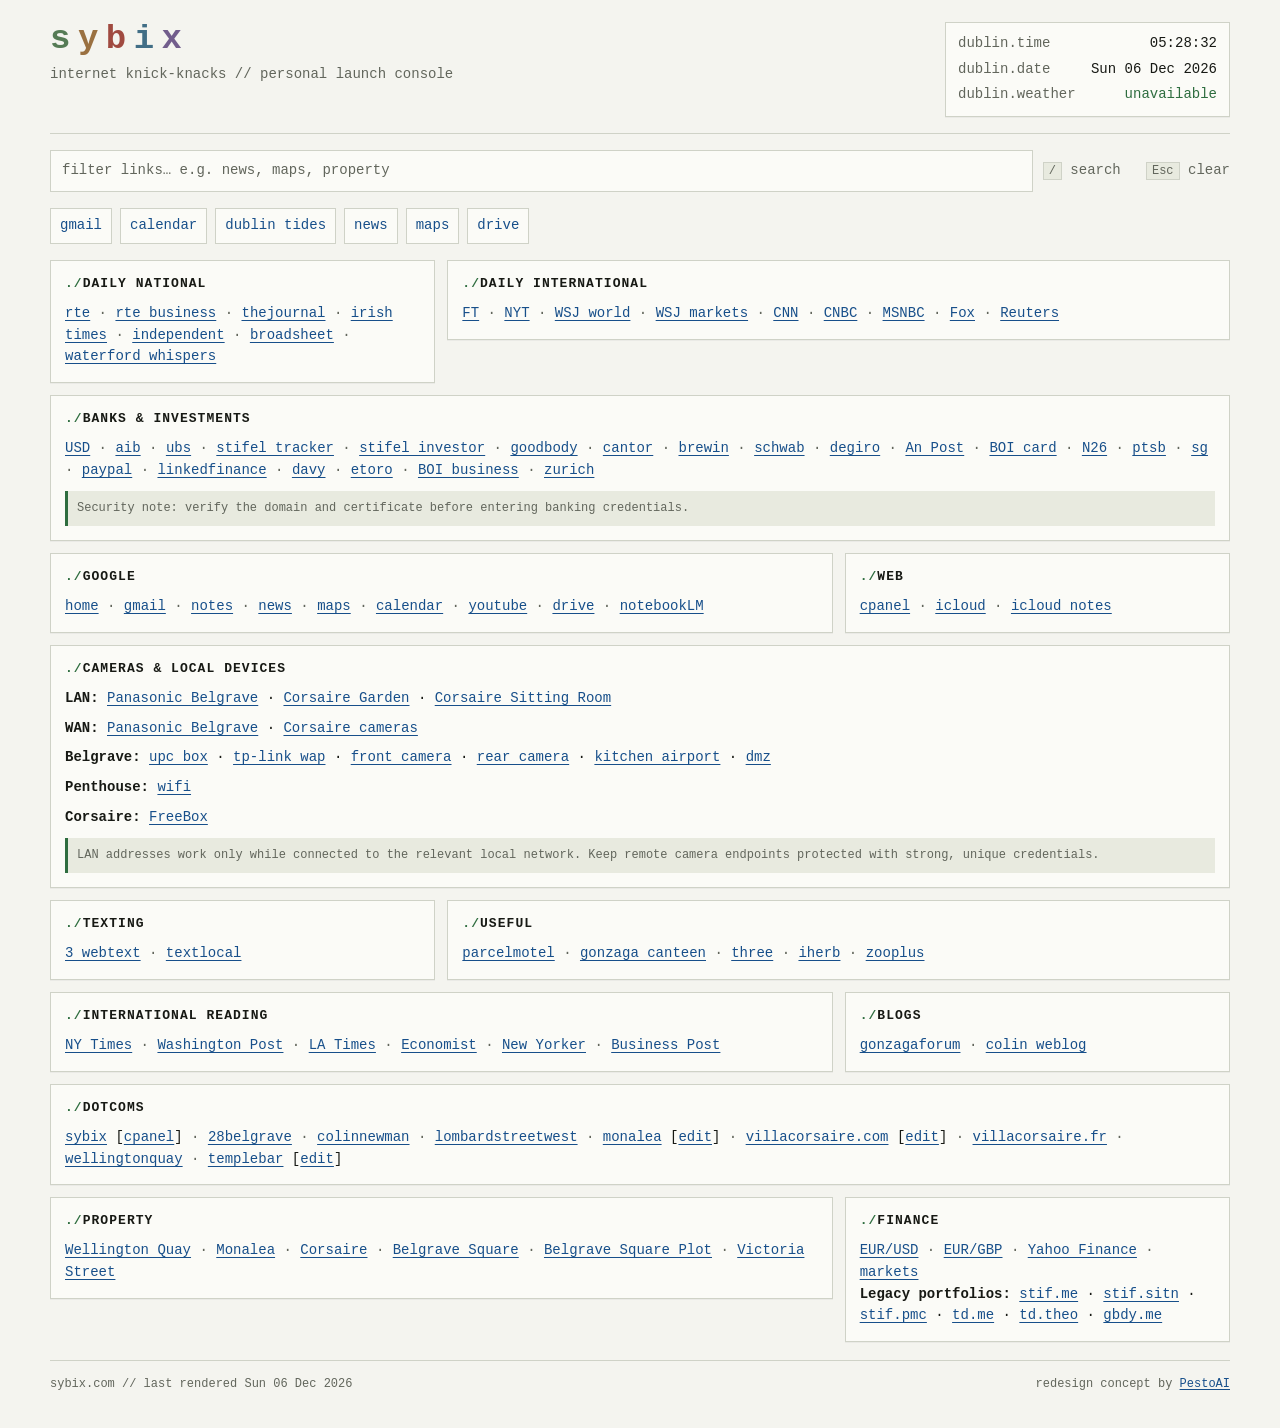
==== designed-sites/sybix/after/index.html @ 962067cf "Designed by us" ====
<!doctype html>
<html lang="en">
<head>
  <meta charset="utf-8">
  <meta name="viewport" content="width=device-width, initial-scale=1">
  <meta name="description" content="sybix.com — internet knick-knacks and useful links">
  <meta name="color-scheme" content="light dark">
  <title>sybix.com — internet knick-knacks</title>
  <link rel="icon" href="https://www.sybix.com/sybix.ico">
  <style>
    :root {
      --bg: #f4f4ef;
      --panel: #fbfbf7;
      --text: #171914;
      --muted: #62665c;
      --line: #cfd2c7;
      --link: #174f8a;
      --link-hover: #8b2f18;
      --accent: #2e6d3f;
      --code-bg: #e8eadf;
      --shadow: 0 1px 0 rgba(0, 0, 0, 0.04);
    }

    @media (prefers-color-scheme: dark) {
      :root {
        --bg: #11130f;
        --panel: #181b16;
        --text: #e8eadf;
        --muted: #aeb4a6;
        --line: #353b31;
        --link: #8bc3ff;
        --link-hover: #ffad8d;
        --accent: #82c995;
        --code-bg: #22271f;
        --shadow: none;
      }
    }

    * {
      box-sizing: border-box;
    }

    html {
      scroll-behavior: smooth;
    }

    body {
      margin: 0;
      background: var(--bg);
      color: var(--text);
      font-family: ui-monospace, SFMono-Regular, Menlo, Monaco, Consolas, "Liberation Mono", "Courier New", monospace;
      font-size: 14px;
      line-height: 1.55;
    }

    a {
      color: var(--link);
      text-decoration-thickness: 1px;
      text-underline-offset: 0.18em;
    }

    a:hover {
      color: var(--link-hover);
    }

    a:focus-visible,
    button:focus-visible,
    input:focus-visible {
      outline: 3px solid var(--accent);
      outline-offset: 3px;
    }

    .shell {
      width: min(1180px, calc(100% - 28px));
      margin: 0 auto;
      padding: 22px 0 34px;
    }

    .topbar {
      display: grid;
      grid-template-columns: minmax(0, 1fr) auto;
      gap: 18px;
      align-items: start;
      padding-bottom: 16px;
      border-bottom: 1px solid var(--line);
    }

    .brand {
      margin: 0;
      font-size: clamp(22px, 4vw, 34px);
      line-height: 1;
      letter-spacing: 0.22em;
      text-transform: lowercase;
    }

    .brand span:nth-child(1) { color: #557b55; }
    .brand span:nth-child(2) { color: #9a7040; }
    .brand span:nth-child(3) { color: #a04a40; }
    .brand span:nth-child(4) { color: #416e86; }
    .brand span:nth-child(5) { color: #725d8c; }

    .tagline {
      margin: 8px 0 0;
      color: var(--muted);
    }

    .telemetry {
      min-width: 285px;
      padding: 10px 12px;
      border: 1px solid var(--line);
      background: var(--panel);
      box-shadow: var(--shadow);
    }

    .telemetry-row {
      display: flex;
      justify-content: space-between;
      gap: 18px;
    }

    .telemetry-row + .telemetry-row {
      margin-top: 4px;
    }

    .telemetry-label {
      color: var(--muted);
    }

    .status {
      color: var(--accent);
    }

    .controls {
      display: grid;
      grid-template-columns: minmax(220px, 1fr) auto;
      gap: 10px;
      align-items: center;
      margin: 16px 0;
    }

    .filter {
      width: 100%;
      min-height: 42px;
      padding: 9px 11px;
      border: 1px solid var(--line);
      border-radius: 0;
      background: var(--panel);
      color: var(--text);
      font: inherit;
    }

    .filter::placeholder {
      color: var(--muted);
    }

    .shortcut {
      color: var(--muted);
      white-space: nowrap;
    }

    kbd {
      padding: 1px 5px;
      border: 1px solid var(--line);
      background: var(--code-bg);
      font: inherit;
      font-size: 12px;
    }

    .quick-links {
      display: flex;
      flex-wrap: wrap;
      gap: 8px;
      margin: 0 0 16px;
      padding: 0;
      list-style: none;
    }

    .quick-links a {
      display: inline-block;
      padding: 6px 9px;
      border: 1px solid var(--line);
      background: var(--panel);
      text-decoration: none;
    }

    .grid {
      display: grid;
      grid-template-columns: repeat(3, minmax(0, 1fr));
      gap: 12px;
      align-items: start;
    }

    .section {
      min-width: 0;
      padding: 13px 14px 14px;
      border: 1px solid var(--line);
      background: var(--panel);
      box-shadow: var(--shadow);
    }

    .section.wide {
      grid-column: span 2;
    }

    .section.full {
      grid-column: 1 / -1;
    }

    .section h2 {
      margin: 0 0 9px;
      font-size: 13px;
      text-transform: uppercase;
      letter-spacing: 0.08em;
    }

    .section h2::before {
      content: "./";
      color: var(--accent);
    }

    .section p {
      margin: 0;
    }

    .section p + p {
      margin-top: 8px;
    }

    .links {
      margin: 0;
      padding: 0;
      list-style: none;
    }

    .links li {
      display: inline;
    }

    .links li:not(:last-child)::after {
      content: " · ";
      color: var(--muted);
    }

    .subline {
      margin-top: 8px;
    }

    .subline strong {
      font-weight: 700;
    }

    .note {
      margin-top: 10px !important;
      padding: 8px 9px;
      border-left: 3px solid var(--accent);
      background: var(--code-bg);
      color: var(--muted);
      font-size: 12px;
    }

    [hidden] {
      display: none !important;
    }

    .no-results {
      margin: 18px 0;
      padding: 18px;
      border: 1px dashed var(--line);
      color: var(--muted);
      text-align: center;
    }

    footer {
      display: flex;
      flex-wrap: wrap;
      justify-content: space-between;
      gap: 12px;
      margin-top: 18px;
      padding-top: 14px;
      border-top: 1px solid var(--line);
      color: var(--muted);
      font-size: 12px;
    }

    @media (max-width: 900px) {
      .grid {
        grid-template-columns: repeat(2, minmax(0, 1fr));
      }

      .section.full {
        grid-column: 1 / -1;
      }
    }

    @media (max-width: 650px) {
      .shell {
        width: min(100% - 20px, 1180px);
        padding-top: 14px;
      }

      .topbar,
      .controls,
      .grid {
        grid-template-columns: 1fr;
      }

      .telemetry {
        min-width: 0;
      }

      .section,
      .section.wide,
      .section.full {
        grid-column: auto;
      }

      .shortcut {
        display: none;
      }
    }

    @media (prefers-reduced-motion: reduce) {
      html {
        scroll-behavior: auto;
      }
    }
  </style>
</head>
<body>
  <main class="shell">
    <header class="topbar">
      <div>
        <h1 class="brand" aria-label="sybix">
          <span>s</span><span>y</span><span>b</span><span>i</span><span>x</span>
        </h1>
        <p class="tagline">internet knick-knacks // personal launch console</p>
      </div>

      <div class="telemetry" aria-label="Dublin time and weather">
        <div class="telemetry-row">
          <span class="telemetry-label">dublin.time</span>
          <time id="clock">--:--:--</time>
        </div>
        <div class="telemetry-row">
          <span class="telemetry-label">dublin.date</span>
          <span id="date">---</span>
        </div>
        <div class="telemetry-row">
          <span class="telemetry-label">dublin.weather</span>
          <span id="weather" class="status" aria-live="polite">loading…</span>
        </div>
      </div>
    </header>

    <div class="controls">
      <label>
        <span class="sr-only" style="position:absolute;width:1px;height:1px;padding:0;margin:-1px;overflow:hidden;clip:rect(0,0,0,0);white-space:nowrap;border:0;">Filter links</span>
        <input id="filter" class="filter" type="search" autocomplete="off" placeholder="filter links… e.g. news, maps, property">
      </label>
      <span class="shortcut"><kbd>/</kbd> search &nbsp; <kbd>Esc</kbd> clear</span>
    </div>

    <nav aria-label="Quick links">
      <ul class="quick-links">
        <li><a href="https://mail.google.com/mail/" target="_blank" rel="noopener noreferrer">gmail</a></li>
        <li><a href="https://calendar.google.com/calendar/render" target="_blank" rel="noopener noreferrer">calendar</a></li>
        <li><a href="https://www.tide-forecast.com/locations/Dublin-Ireland/tides/latest" target="_blank" rel="noopener noreferrer">dublin tides</a></li>
        <li><a href="https://news.google.com/" target="_blank" rel="noopener noreferrer">news</a></li>
        <li><a href="https://maps.google.com/" target="_blank" rel="noopener noreferrer">maps</a></li>
        <li><a href="https://drive.google.com/drive/my-drive" target="_blank" rel="noopener noreferrer">drive</a></li>
      </ul>
    </nav>

    <div id="sections" class="grid">
      <section class="section" data-search="daily national ireland news rte business journal irish times independent broadsheet waterford whispers">
        <h2>Daily National</h2>
        <ul class="links">
          <li><a href="https://www.rte.ie/" target="_blank" rel="noopener noreferrer">rte</a></li>
          <li><a href="https://www.rte.ie/news/business/" target="_blank" rel="noopener noreferrer">rte business</a></li>
          <li><a href="https://www.thejournal.ie/" target="_blank" rel="noopener noreferrer">thejournal</a></li>
          <li><a href="https://www.irishtimes.com/" target="_blank" rel="noopener noreferrer">irish times</a></li>
          <li><a href="https://www.independent.ie/" target="_blank" rel="noopener noreferrer">independent</a></li>
          <li><a href="https://www.broadsheet.ie/" target="_blank" rel="noopener noreferrer">broadsheet</a></li>
          <li><a href="https://waterfordwhispersnews.com/" target="_blank" rel="noopener noreferrer">waterford whispers</a></li>
        </ul>
      </section>

      <section class="section wide" data-search="daily international world news finance ft nyt wsj cnn cnbc msnbc fox reuters markets">
        <h2>Daily International</h2>
        <ul class="links">
          <li><a href="https://www.ft.com/" target="_blank" rel="noopener noreferrer">FT</a></li>
          <li><a href="https://www.nytimes.com/" target="_blank" rel="noopener noreferrer">NYT</a></li>
          <li><a href="https://www.wsj.com/news/world" target="_blank" rel="noopener noreferrer">WSJ world</a></li>
          <li><a href="https://www.wsj.com/news/markets" target="_blank" rel="noopener noreferrer">WSJ markets</a></li>
          <li><a href="https://www.cnn.com/" target="_blank" rel="noopener noreferrer">CNN</a></li>
          <li><a href="https://www.cnbc.com/" target="_blank" rel="noopener noreferrer">CNBC</a></li>
          <li><a href="https://www.msnbc.com/" target="_blank" rel="noopener noreferrer">MSNBC</a></li>
          <li><a href="https://www.foxnews.com/" target="_blank" rel="noopener noreferrer">Fox</a></li>
          <li><a href="https://www.reuters.com/markets/" target="_blank" rel="noopener noreferrer">Reuters</a></li>
        </ul>
      </section>

      <section class="section full" data-search="banks banking investments finance usd aib ubs stifel goodbody cantor brewin schwab degiro anpost bank of ireland n26 ptsb society generale paypal linkedfinance davy etoro zurich">
        <h2>Banks &amp; Investments</h2>
        <ul class="links">
          <li><a href="https://finance.yahoo.com/portfolio/pf_36/view/v2" target="_blank" rel="noopener noreferrer">USD</a></li>
          <li><a href="https://onlinebanking.aib.ie/inet/roi/login.htm" target="_blank" rel="noopener noreferrer">aib</a></li>
          <li><a href="https://onlineservices.ubs.com/" target="_blank" rel="noopener noreferrer">ubs</a></li>
          <li><a href="https://www.stifel.com/tracker" target="_blank" rel="noopener noreferrer">stifel tracker</a></li>
          <li><a href="https://access.investor.stifel.com/Modules/Login/login.php" target="_blank" rel="noopener noreferrer">stifel investor</a></li>
          <li><a href="https://online.goodbody.ie/gbs-online/public/login" target="_blank" rel="noopener noreferrer">goodbody</a></li>
          <li><a href="https://cantorfitzgerald.ie/cantorportal/" target="_blank" rel="noopener noreferrer">cantor</a></li>
          <li><a href="https://brewindolphinireland.pershingnexusinvestor.com/InvestorPortal/#/" target="_blank" rel="noopener noreferrer">brewin</a></li>
          <li><a href="https://client.schwab.com/Login/SignOn/CustomerCenterLogin.aspx" target="_blank" rel="noopener noreferrer">schwab</a></li>
          <li><a href="https://trader.degiro.nl/login/ie" target="_blank" rel="noopener noreferrer">degiro</a></li>
          <li><a href="https://www.statesavings.ie/your-savings/login?lang=en-ie" target="_blank" rel="noopener noreferrer">An Post</a></li>
          <li><a href="https://bankofireland.creditcardservicing.com/BOI_Consumer/Logoff.do" target="_blank" rel="noopener noreferrer">BOI card</a></li>
          <li><a href="https://app.n26.com/login" target="_blank" rel="noopener noreferrer">N26</a></li>
          <li><a href="https://www.open24.ie/online/login.aspx" target="_blank" rel="noopener noreferrer">ptsb</a></li>
          <li><a href="https://particuliers.societegenerale.fr/" target="_blank" rel="noopener noreferrer">sg</a></li>
          <li><a href="https://www.paypal.com/ie/signin" target="_blank" rel="noopener noreferrer">paypal</a></li>
          <li><a href="https://www.linkedfinance.com/login" target="_blank" rel="noopener noreferrer">linkedfinance</a></li>
          <li><a href="https://www.mydavy.ie/login.htm" target="_blank" rel="noopener noreferrer">davy</a></li>
          <li><a href="https://www.etoro.com/login" target="_blank" rel="noopener noreferrer">etoro</a></li>
          <li><a href="https://www.businessonline-boi.com/WebUI/login-flow.html" target="_blank" rel="noopener noreferrer">BOI business</a></li>
          <li><a href="https://www.zurichlife.ie/bgsi/log_on/login.jsp" target="_blank" rel="noopener noreferrer">zurich</a></li>
        </ul>
        <p class="note">Security note: verify the domain and certificate before entering banking credentials.</p>
      </section>

      <section class="section wide" data-search="google home gmail notes news maps calendar youtube drive notebooklm">
        <h2>Google</h2>
        <ul class="links">
          <li><a href="https://www.google.com/" target="_blank" rel="noopener noreferrer">home</a></li>
          <li><a href="https://mail.google.com/mail/" target="_blank" rel="noopener noreferrer">gmail</a></li>
          <li><a href="https://mail.google.com/mail/u/0/#label/Notes" target="_blank" rel="noopener noreferrer">notes</a></li>
          <li><a href="https://news.google.com/" target="_blank" rel="noopener noreferrer">news</a></li>
          <li><a href="https://maps.google.com/" target="_blank" rel="noopener noreferrer">maps</a></li>
          <li><a href="https://calendar.google.com/calendar/render" target="_blank" rel="noopener noreferrer">calendar</a></li>
          <li><a href="https://www.youtube.com/" target="_blank" rel="noopener noreferrer">youtube</a></li>
          <li><a href="https://drive.google.com/drive/my-drive" target="_blank" rel="noopener noreferrer">drive</a></li>
          <li><a href="https://notebooklm.google.com/notebook/cef293db-3481-4849-854a-7b3387b88f18/audio" target="_blank" rel="noopener noreferrer">notebookLM</a></li>
        </ul>
      </section>

      <section class="section" data-search="web cpanel icloud notes hosting">
        <h2>Web</h2>
        <ul class="links">
          <li><a href="https://www.mysitearea.com/" target="_blank" rel="noopener noreferrer">cpanel</a></li>
          <li><a href="https://www.icloud.com/" target="_blank" rel="noopener noreferrer">icloud</a></li>
          <li><a href="https://www.icloud.com/notes/" target="_blank" rel="noopener noreferrer">icloud notes</a></li>
        </ul>
      </section>

      <section class="section full" data-search="cameras lan wan devices panasonic belgrave corsaire garden sitting room router wifi freebox tp link airport dmz">
        <h2>Cameras &amp; Local Devices</h2>
        <p class="subline"><strong>LAN:</strong>
          <a href="http://192.168.192.253/" target="_blank" rel="noopener noreferrer">Panasonic Belgrave</a> ·
          <a href="http://192.168.0.220/top.htm" target="_blank" rel="noopener noreferrer">Corsaire Garden</a> ·
          <a href="https://192.168.0.221/jview.htm" target="_blank" rel="noopener noreferrer">Corsaire Sitting Room</a>
        </p>
        <p class="subline"><strong>WAN:</strong>
          <a href="http://cnewman.viewnetcam.com/CgiStart?page=Single&amp;Language=0" target="_blank" rel="noopener noreferrer">Panasonic Belgrave</a> ·
          <a href="https://eu.mydlink.com/device" target="_blank" rel="noopener noreferrer">Corsaire cameras</a>
        </p>
        <p class="subline"><strong>Belgrave:</strong>
          <a href="http://192.168.192.1/" target="_blank" rel="noopener noreferrer">upc box</a> ·
          <a href="http://192.168.192.217/" target="_blank" rel="noopener noreferrer">tp-link wap</a> ·
          <a href="http://192.168.192.214/" target="_blank" rel="noopener noreferrer">front camera</a> ·
          <a href="http://192.168.192.215/" target="_blank" rel="noopener noreferrer">rear camera</a> ·
          <a href="http://192.168.192.218/" target="_blank" rel="noopener noreferrer">kitchen airport</a> ·
          <a href="http://192.168.192.253/" target="_blank" rel="noopener noreferrer">dmz</a>
        </p>
        <p class="subline"><strong>Penthouse:</strong>
          <a href="https://192.168.8.1/" target="_blank" rel="noopener noreferrer">wifi</a>
        </p>
        <p class="subline"><strong>Corsaire:</strong>
          <a href="http://192.168.0.1/" target="_blank" rel="noopener noreferrer">FreeBox</a>
        </p>
        <p class="note">LAN addresses work only while connected to the relevant local network. Keep remote camera endpoints protected with strong, unique credentials.</p>
      </section>

      <section class="section" data-search="texting sms three webtext textlocal">
        <h2>Texting</h2>
        <ul class="links">
          <li><a href="https://webtexts.three.ie/webtext/messages/send" target="_blank" rel="noopener noreferrer">3 webtext</a></li>
          <li><a href="https://control.txtlocal.co.uk/contactmanager/" target="_blank" rel="noopener noreferrer">textlocal</a></li>
        </ul>
      </section>

      <section class="section wide" data-search="useful parcel motel gonzaga canteen three iherb zooplus">
        <h2>Useful</h2>
        <ul class="links">
          <li><a href="https://my.parcelmotel.com/Account/Login" target="_blank" rel="noopener noreferrer">parcelmotel</a></li>
          <li><a href="https://gonzaga.debitrak.online/Account/Login" target="_blank" rel="noopener noreferrer">gonzaga canteen</a></li>
          <li><a href="https://login.three.ie/" target="_blank" rel="noopener noreferrer">three</a></li>
          <li><a href="https://www.iherb.com/" target="_blank" rel="noopener noreferrer">iherb</a></li>
          <li><a href="https://www.zooplus.ie/" target="_blank" rel="noopener noreferrer">zooplus</a></li>
        </ul>
      </section>

      <section class="section wide" data-search="international reading newspapers ny times washington post la times economist new yorker business post">
        <h2>International Reading</h2>
        <ul class="links">
          <li><a href="https://www.nytimes.com/" target="_blank" rel="noopener noreferrer">NY Times</a></li>
          <li><a href="https://www.washingtonpost.com/" target="_blank" rel="noopener noreferrer">Washington Post</a></li>
          <li><a href="https://www.latimes.com/" target="_blank" rel="noopener noreferrer">LA Times</a></li>
          <li><a href="https://www.economist.com/" target="_blank" rel="noopener noreferrer">Economist</a></li>
          <li><a href="https://www.newyorker.com/" target="_blank" rel="noopener noreferrer">New Yorker</a></li>
          <li><a href="https://www.businesspost.ie/" target="_blank" rel="noopener noreferrer">Business Post</a></li>
        </ul>
      </section>

      <section class="section" data-search="blogs gonzaga forum colin weblog blogspot wordpress">
        <h2>Blogs</h2>
        <ul class="links">
          <li><a href="https://gonzagaforum2018.wordpress.com/" target="_blank" rel="noopener noreferrer">gonzagaforum</a></li>
          <li><a href="https://cnewman.blogspot.com/" target="_blank" rel="noopener noreferrer">colin weblog</a></li>
        </ul>
      </section>

      <section class="section full" data-search="dotcoms websites sybix cpanel 28belgrave colinnewman lombardstreetwest monalea villacorsaire wellingtonquay templebar edit wordpress">
        <h2>DotComs</h2>
        <ul class="links">
          <li><a href="https://sybix.com/" target="_blank" rel="noopener noreferrer">sybix</a> [<a href="https://sybix.com/cpanel" target="_blank" rel="noopener noreferrer">cpanel</a>]</li>
          <li><a href="http://28belgrave.com/" target="_blank" rel="noopener noreferrer">28belgrave</a></li>
          <li><a href="http://colinnewman.com/" target="_blank" rel="noopener noreferrer">colinnewman</a></li>
          <li><a href="http://lombardstreetwest.com/" target="_blank" rel="noopener noreferrer">lombardstreetwest</a></li>
          <li><a href="http://monalea.com/" target="_blank" rel="noopener noreferrer">monalea</a> [<a href="http://www.monalea.com/wp-login.php" target="_blank" rel="noopener noreferrer">edit</a>]</li>
          <li><a href="http://villacorsaire.com/" target="_blank" rel="noopener noreferrer">villacorsaire.com</a> [<a href="http://villacorsaire.com/wp/wp-login.php" target="_blank" rel="noopener noreferrer">edit</a>]</li>
          <li><a href="http://villacorsaire.fr/" target="_blank" rel="noopener noreferrer">villacorsaire.fr</a></li>
          <li><a href="http://wellingtonquay.com/" target="_blank" rel="noopener noreferrer">wellingtonquay</a></li>
          <li><a href="http://templebar.rocks/" target="_blank" rel="noopener noreferrer">templebar</a> [<a href="http://templebar.rocks/wp-login.php" target="_blank" rel="noopener noreferrer">edit</a>]</li>
        </ul>
      </section>

      <section class="section wide" data-search="property wellington quay monalea corsaire belgrave square plot victoria street">
        <h2>Property</h2>
        <ul class="links">
          <li><a href="https://www.sybix.com/wellingtonquay" target="_blank" rel="noopener noreferrer">Wellington Quay</a></li>
          <li><a href="https://www.sybix.com/monalea" target="_blank" rel="noopener noreferrer">Monalea</a></li>
          <li><a href="https://www.sybix.com/corsaire" target="_blank" rel="noopener noreferrer">Corsaire</a></li>
          <li><a href="https://www.sybix.com/belgrave" target="_blank" rel="noopener noreferrer">Belgrave Square</a></li>
          <li><a href="https://www.sybix.com/belgraveplot" target="_blank" rel="noopener noreferrer">Belgrave Square Plot</a></li>
          <li><a href="https://www.sybix.com/victoria" target="_blank" rel="noopener noreferrer">Victoria Street</a></li>
        </ul>
      </section>

      <section class="section" data-search="finance currencies usd gbp euro google finance markets">
        <h2>Finance</h2>
        <ul class="links">
          <li><a href="https://www.google.com/finance/quote/EUR-USD" target="_blank" rel="noopener noreferrer">EUR/USD</a></li>
          <li><a href="https://www.google.com/finance/quote/EUR-GBP" target="_blank" rel="noopener noreferrer">EUR/GBP</a></li>
          <li><a href="https://finance.yahoo.com/" target="_blank" rel="noopener noreferrer">Yahoo Finance</a></li>
          <li><a href="https://www.reuters.com/markets/" target="_blank" rel="noopener noreferrer">markets</a></li>
        </ul>
        <p class="subline"><strong>Legacy portfolios:</strong>
          <a href="https://finance.google.com/finance/portfolio?action=view&amp;pid=3&amp;ei=s3LnWYn8N4vDsAHKyLu4Dg" target="_blank" rel="noopener noreferrer">stif.me</a> ·
          <a href="https://finance.google.com/finance/portfolio?action=view&amp;pid=4&amp;ei=kHLnWdGLK8XBsAG9t53gCA" target="_blank" rel="noopener noreferrer">stif.sitn</a> ·
          <a href="https://finance.google.com/finance/portfolio?action=view&amp;pid=5&amp;ei=pXLnWdDHF9aLswGQvZ3oAQ" target="_blank" rel="noopener noreferrer">stif.pmc</a> ·
          <a href="https://finance.google.com/finance/portfolio?action=view&amp;pid=6&amp;ei=SXLnWfnLLdqCswHktquQAw" target="_blank" rel="noopener noreferrer">td.me</a> ·
          <a href="https://finance.google.com/finance/portfolio?action=view&amp;pid=8&amp;ei=anLnWfGnLMLHsQGM8LOQDg" target="_blank" rel="noopener noreferrer">td.theo</a> ·
          <a href="https://finance.google.com/finance/portfolio?action=view&amp;pid=7&amp;ei=UXLnWcnhK8HEswGkmojgBg" target="_blank" rel="noopener noreferrer">gbdy.me</a>
        </p>
      </section>
    </div>

    <p id="noResults" class="no-results" hidden>No matching sections. Press Esc to clear the filter.</p>

    <footer>
      <span>sybix.com // last rendered <time id="rendered">---</time></span>
      <span>redesign concept by <a href="https://pestoai.net/" target="_blank" rel="noopener noreferrer">PestoAI</a></span>
    </footer>
  </main>

  <script>
    (() => {
      const clock = document.getElementById('clock');
      const date = document.getElementById('date');
      const weather = document.getElementById('weather');
      const filter = document.getElementById('filter');
      const sections = [...document.querySelectorAll('.section')];
      const noResults = document.getElementById('noResults');
      const rendered = document.getElementById('rendered');

      const timeFormatter = new Intl.DateTimeFormat('en-IE', {
        timeZone: 'Europe/Dublin',
        hour: '2-digit',
        minute: '2-digit',
        second: '2-digit',
        hour12: false
      });

      const dateFormatter = new Intl.DateTimeFormat('en-IE', {
        timeZone: 'Europe/Dublin',
        weekday: 'short',
        day: '2-digit',
        month: 'short',
        year: 'numeric'
      });

      function updateClock() {
        const now = new Date();
        clock.textContent = timeFormatter.format(now);
        date.textContent = dateFormatter.format(now);
      }

      updateClock();
      setInterval(updateClock, 1000);
      rendered.textContent = dateFormatter.format(new Date());

      const weatherLabels = {
        0: 'clear',
        1: 'mostly clear',
        2: 'partly cloudy',
        3: 'overcast',
        45: 'fog',
        48: 'rime fog',
        51: 'light drizzle',
        53: 'drizzle',
        55: 'heavy drizzle',
        56: 'freezing drizzle',
        57: 'heavy freezing drizzle',
        61: 'light rain',
        63: 'rain',
        65: 'heavy rain',
        66: 'freezing rain',
        67: 'heavy freezing rain',
        71: 'light snow',
        73: 'snow',
        75: 'heavy snow',
        77: 'snow grains',
        80: 'light showers',
        81: 'showers',
        82: 'heavy showers',
        85: 'snow showers',
        86: 'heavy snow showers',
        95: 'thunderstorm',
        96: 'thunderstorm + hail',
        99: 'heavy thunderstorm + hail'
      };

      async function loadWeather() {
        const endpoint = 'https://api.open-meteo.com/v1/forecast?latitude=53.3498&longitude=-6.2603&current=temperature_2m,weather_code,wind_speed_10m&timezone=Europe%2FDublin';

        try {
          const response = await fetch(endpoint, { cache: 'no-store' });
          if (!response.ok) throw new Error('Weather request failed');

          const data = await response.json();
          const current = data.current;
          const units = data.current_units;
          const condition = weatherLabels[current.weather_code] || 'conditions unknown';

          weather.textContent = `${Math.round(current.temperature_2m)}${units.temperature_2m} · ${condition} · wind ${Math.round(current.wind_speed_10m)} ${units.wind_speed_10m}`;
        } catch (error) {
          weather.textContent = 'unavailable';
          weather.title = 'Live weather could not be loaded.';
        }
      }

      loadWeather();
      setInterval(loadWeather, 15 * 60 * 1000);

      function applyFilter() {
        const query = filter.value.trim().toLowerCase();
        let visible = 0;

        sections.forEach((section) => {
          const haystack = `${section.dataset.search || ''} ${section.textContent}`.toLowerCase();
          const match = !query || haystack.includes(query);
          section.hidden = !match;
          if (match) visible += 1;
        });

        noResults.hidden = visible !== 0;
      }

      filter.addEventListener('input', applyFilter);

      document.addEventListener('keydown', (event) => {
        const activeTag = document.activeElement?.tagName;
        const isTyping = activeTag === 'INPUT' || activeTag === 'TEXTAREA';

        if (event.key === '/' && !isTyping) {
          event.preventDefault();
          filter.focus();
        }

        if (event.key === 'Escape') {
          filter.value = '';
          applyFilter();
          filter.blur();
        }
      });
    })();
  </script>
</body>
</html>
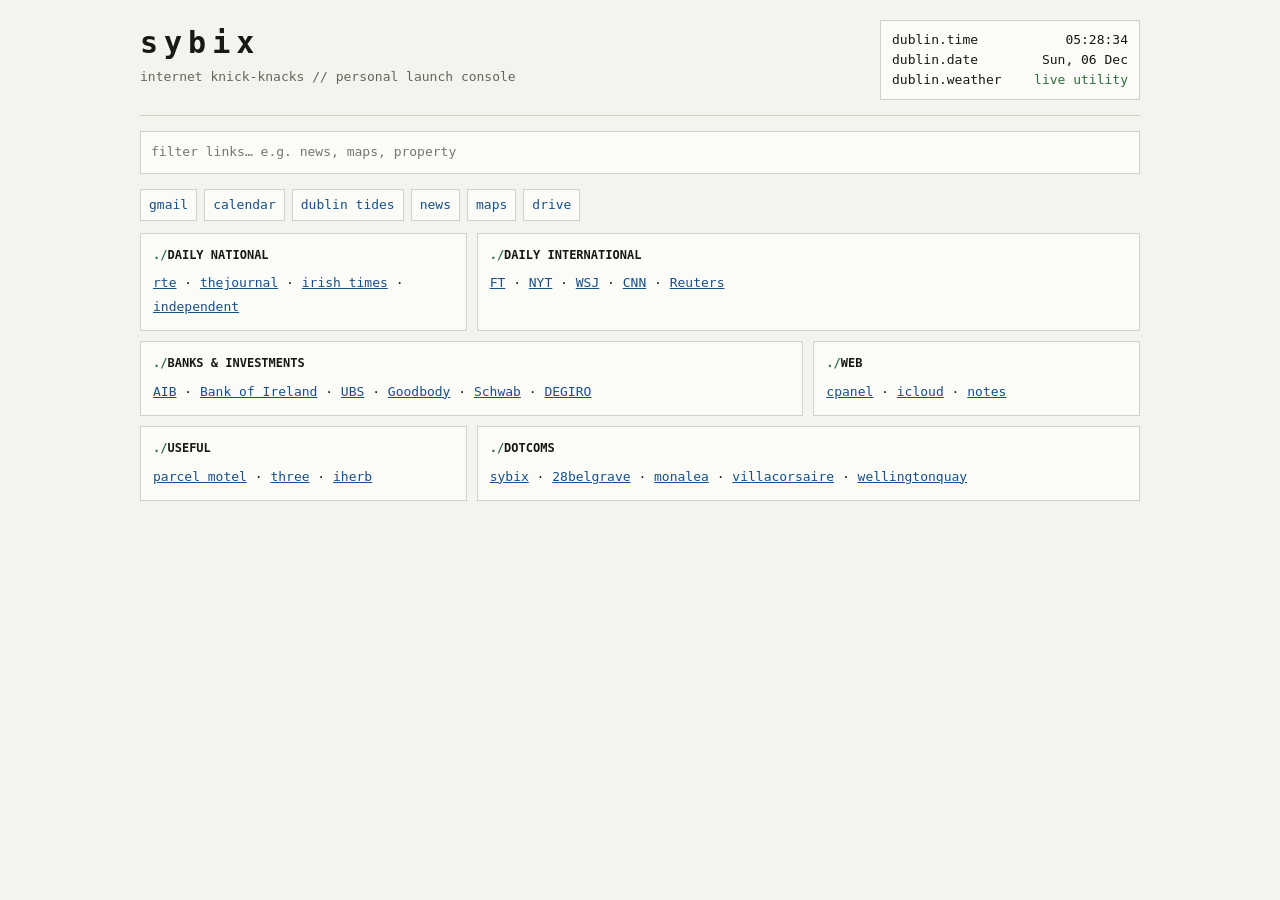
==== commit 870e582d: "confidential stuff" ====
--- a/designed-sites/sybix/after/index.html
+++ b/designed-sites/sybix/after/index.html
@@ -1,699 +1 @@
-<!doctype html>
-<html lang="en">
-<head>
-  <meta charset="utf-8">
-  <meta name="viewport" content="width=device-width, initial-scale=1">
-  <meta name="description" content="sybix.com — internet knick-knacks and useful links">
-  <meta name="color-scheme" content="light dark">
-  <title>sybix.com — internet knick-knacks</title>
-  <link rel="icon" href="https://www.sybix.com/sybix.ico">
-  <style>
-    :root {
-      --bg: #f4f4ef;
-      --panel: #fbfbf7;
-      --text: #171914;
-      --muted: #62665c;
-      --line: #cfd2c7;
-      --link: #174f8a;
-      --link-hover: #8b2f18;
-      --accent: #2e6d3f;
-      --code-bg: #e8eadf;
-      --shadow: 0 1px 0 rgba(0, 0, 0, 0.04);
-    }
-
-    @media (prefers-color-scheme: dark) {
-      :root {
-        --bg: #11130f;
-        --panel: #181b16;
-        --text: #e8eadf;
-        --muted: #aeb4a6;
-        --line: #353b31;
-        --link: #8bc3ff;
-        --link-hover: #ffad8d;
-        --accent: #82c995;
-        --code-bg: #22271f;
-        --shadow: none;
-      }
-    }
-
-    * {
-      box-sizing: border-box;
-    }
-
-    html {
-      scroll-behavior: smooth;
-    }
-
-    body {
-      margin: 0;
-      background: var(--bg);
-      color: var(--text);
-      font-family: ui-monospace, SFMono-Regular, Menlo, Monaco, Consolas, "Liberation Mono", "Courier New", monospace;
-      font-size: 14px;
-      line-height: 1.55;
-    }
-
-    a {
-      color: var(--link);
-      text-decoration-thickness: 1px;
-      text-underline-offset: 0.18em;
-    }
-
-    a:hover {
-      color: var(--link-hover);
-    }
-
-    a:focus-visible,
-    button:focus-visible,
-    input:focus-visible {
-      outline: 3px solid var(--accent);
-      outline-offset: 3px;
-    }
-
-    .shell {
-      width: min(1180px, calc(100% - 28px));
-      margin: 0 auto;
-      padding: 22px 0 34px;
-    }
-
-    .topbar {
-      display: grid;
-      grid-template-columns: minmax(0, 1fr) auto;
-      gap: 18px;
-      align-items: start;
-      padding-bottom: 16px;
-      border-bottom: 1px solid var(--line);
-    }
-
-    .brand {
-      margin: 0;
-      font-size: clamp(22px, 4vw, 34px);
-      line-height: 1;
-      letter-spacing: 0.22em;
-      text-transform: lowercase;
-    }
-
-    .brand span:nth-child(1) { color: #557b55; }
-    .brand span:nth-child(2) { color: #9a7040; }
-    .brand span:nth-child(3) { color: #a04a40; }
-    .brand span:nth-child(4) { color: #416e86; }
-    .brand span:nth-child(5) { color: #725d8c; }
-
-    .tagline {
-      margin: 8px 0 0;
-      color: var(--muted);
-    }
-
-    .telemetry {
-      min-width: 285px;
-      padding: 10px 12px;
-      border: 1px solid var(--line);
-      background: var(--panel);
-      box-shadow: var(--shadow);
-    }
-
-    .telemetry-row {
-      display: flex;
-      justify-content: space-between;
-      gap: 18px;
-    }
-
-    .telemetry-row + .telemetry-row {
-      margin-top: 4px;
-    }
-
-    .telemetry-label {
-      color: var(--muted);
-    }
-
-    .status {
-      color: var(--accent);
-    }
-
-    .controls {
-      display: grid;
-      grid-template-columns: minmax(220px, 1fr) auto;
-      gap: 10px;
-      align-items: center;
-      margin: 16px 0;
-    }
-
-    .filter {
-      width: 100%;
-      min-height: 42px;
-      padding: 9px 11px;
-      border: 1px solid var(--line);
-      border-radius: 0;
-      background: var(--panel);
-      color: var(--text);
-      font: inherit;
-    }
-
-    .filter::placeholder {
-      color: var(--muted);
-    }
-
-    .shortcut {
-      color: var(--muted);
-      white-space: nowrap;
-    }
-
-    kbd {
-      padding: 1px 5px;
-      border: 1px solid var(--line);
-      background: var(--code-bg);
-      font: inherit;
-      font-size: 12px;
-    }
-
-    .quick-links {
-      display: flex;
-      flex-wrap: wrap;
-      gap: 8px;
-      margin: 0 0 16px;
-      padding: 0;
-      list-style: none;
-    }
-
-    .quick-links a {
-      display: inline-block;
-      padding: 6px 9px;
-      border: 1px solid var(--line);
-      background: var(--panel);
-      text-decoration: none;
-    }
-
-    .grid {
-      display: grid;
-      grid-template-columns: repeat(3, minmax(0, 1fr));
-      gap: 12px;
-      align-items: start;
-    }
-
-    .section {
-      min-width: 0;
-      padding: 13px 14px 14px;
-      border: 1px solid var(--line);
-      background: var(--panel);
-      box-shadow: var(--shadow);
-    }
-
-    .section.wide {
-      grid-column: span 2;
-    }
-
-    .section.full {
-      grid-column: 1 / -1;
-    }
-
-    .section h2 {
-      margin: 0 0 9px;
-      font-size: 13px;
-      text-transform: uppercase;
-      letter-spacing: 0.08em;
-    }
-
-    .section h2::before {
-      content: "./";
-      color: var(--accent);
-    }
-
-    .section p {
-      margin: 0;
-    }
-
-    .section p + p {
-      margin-top: 8px;
-    }
-
-    .links {
-      margin: 0;
-      padding: 0;
-      list-style: none;
-    }
-
-    .links li {
-      display: inline;
-    }
-
-    .links li:not(:last-child)::after {
-      content: " · ";
-      color: var(--muted);
-    }
-
-    .subline {
-      margin-top: 8px;
-    }
-
-    .subline strong {
-      font-weight: 700;
-    }
-
-    .note {
-      margin-top: 10px !important;
-      padding: 8px 9px;
-      border-left: 3px solid var(--accent);
-      background: var(--code-bg);
-      color: var(--muted);
-      font-size: 12px;
-    }
-
-    [hidden] {
-      display: none !important;
-    }
-
-    .no-results {
-      margin: 18px 0;
-      padding: 18px;
-      border: 1px dashed var(--line);
-      color: var(--muted);
-      text-align: center;
-    }
-
-    footer {
-      display: flex;
-      flex-wrap: wrap;
-      justify-content: space-between;
-      gap: 12px;
-      margin-top: 18px;
-      padding-top: 14px;
-      border-top: 1px solid var(--line);
-      color: var(--muted);
-      font-size: 12px;
-    }
-
-    @media (max-width: 900px) {
-      .grid {
-        grid-template-columns: repeat(2, minmax(0, 1fr));
-      }
-
-      .section.full {
-        grid-column: 1 / -1;
-      }
-    }
-
-    @media (max-width: 650px) {
-      .shell {
-        width: min(100% - 20px, 1180px);
-        padding-top: 14px;
-      }
-
-      .topbar,
-      .controls,
-      .grid {
-        grid-template-columns: 1fr;
-      }
-
-      .telemetry {
-        min-width: 0;
-      }
-
-      .section,
-      .section.wide,
-      .section.full {
-        grid-column: auto;
-      }
-
-      .shortcut {
-        display: none;
-      }
-    }
-
-    @media (prefers-reduced-motion: reduce) {
-      html {
-        scroll-behavior: auto;
-      }
-    }
-  </style>
-</head>
-<body>
-  <main class="shell">
-    <header class="topbar">
-      <div>
-        <h1 class="brand" aria-label="sybix">
-          <span>s</span><span>y</span><span>b</span><span>i</span><span>x</span>
-        </h1>
-        <p class="tagline">internet knick-knacks // personal launch console</p>
-      </div>
-
-      <div class="telemetry" aria-label="Dublin time and weather">
-        <div class="telemetry-row">
-          <span class="telemetry-label">dublin.time</span>
-          <time id="clock">--:--:--</time>
-        </div>
-        <div class="telemetry-row">
-          <span class="telemetry-label">dublin.date</span>
-          <span id="date">---</span>
-        </div>
-        <div class="telemetry-row">
-          <span class="telemetry-label">dublin.weather</span>
-          <span id="weather" class="status" aria-live="polite">loading…</span>
-        </div>
-      </div>
-    </header>
-
-    <div class="controls">
-      <label>
-        <span class="sr-only" style="position:absolute;width:1px;height:1px;padding:0;margin:-1px;overflow:hidden;clip:rect(0,0,0,0);white-space:nowrap;border:0;">Filter links</span>
-        <input id="filter" class="filter" type="search" autocomplete="off" placeholder="filter links… e.g. news, maps, property">
-      </label>
-      <span class="shortcut"><kbd>/</kbd> search &nbsp; <kbd>Esc</kbd> clear</span>
-    </div>
-
-    <nav aria-label="Quick links">
-      <ul class="quick-links">
-        <li><a href="https://mail.google.com/mail/" target="_blank" rel="noopener noreferrer">gmail</a></li>
-        <li><a href="https://calendar.google.com/calendar/render" target="_blank" rel="noopener noreferrer">calendar</a></li>
-        <li><a href="https://www.tide-forecast.com/locations/Dublin-Ireland/tides/latest" target="_blank" rel="noopener noreferrer">dublin tides</a></li>
-        <li><a href="https://news.google.com/" target="_blank" rel="noopener noreferrer">news</a></li>
-        <li><a href="https://maps.google.com/" target="_blank" rel="noopener noreferrer">maps</a></li>
-        <li><a href="https://drive.google.com/drive/my-drive" target="_blank" rel="noopener noreferrer">drive</a></li>
-      </ul>
-    </nav>
-
-    <div id="sections" class="grid">
-      <section class="section" data-search="daily national ireland news rte business journal irish times independent broadsheet waterford whispers">
-        <h2>Daily National</h2>
-        <ul class="links">
-          <li><a href="https://www.rte.ie/" target="_blank" rel="noopener noreferrer">rte</a></li>
-          <li><a href="https://www.rte.ie/news/business/" target="_blank" rel="noopener noreferrer">rte business</a></li>
-          <li><a href="https://www.thejournal.ie/" target="_blank" rel="noopener noreferrer">thejournal</a></li>
-          <li><a href="https://www.irishtimes.com/" target="_blank" rel="noopener noreferrer">irish times</a></li>
-          <li><a href="https://www.independent.ie/" target="_blank" rel="noopener noreferrer">independent</a></li>
-          <li><a href="https://www.broadsheet.ie/" target="_blank" rel="noopener noreferrer">broadsheet</a></li>
-          <li><a href="https://waterfordwhispersnews.com/" target="_blank" rel="noopener noreferrer">waterford whispers</a></li>
-        </ul>
-      </section>
-
-      <section class="section wide" data-search="daily international world news finance ft nyt wsj cnn cnbc msnbc fox reuters markets">
-        <h2>Daily International</h2>
-        <ul class="links">
-          <li><a href="https://www.ft.com/" target="_blank" rel="noopener noreferrer">FT</a></li>
-          <li><a href="https://www.nytimes.com/" target="_blank" rel="noopener noreferrer">NYT</a></li>
-          <li><a href="https://www.wsj.com/news/world" target="_blank" rel="noopener noreferrer">WSJ world</a></li>
-          <li><a href="https://www.wsj.com/news/markets" target="_blank" rel="noopener noreferrer">WSJ markets</a></li>
-          <li><a href="https://www.cnn.com/" target="_blank" rel="noopener noreferrer">CNN</a></li>
-          <li><a href="https://www.cnbc.com/" target="_blank" rel="noopener noreferrer">CNBC</a></li>
-          <li><a href="https://www.msnbc.com/" target="_blank" rel="noopener noreferrer">MSNBC</a></li>
-          <li><a href="https://www.foxnews.com/" target="_blank" rel="noopener noreferrer">Fox</a></li>
-          <li><a href="https://www.reuters.com/markets/" target="_blank" rel="noopener noreferrer">Reuters</a></li>
-        </ul>
-      </section>
-
-      <section class="section full" data-search="banks banking investments finance usd aib ubs stifel goodbody cantor brewin schwab degiro anpost bank of ireland n26 ptsb society generale paypal linkedfinance davy etoro zurich">
-        <h2>Banks &amp; Investments</h2>
-        <ul class="links">
-          <li><a href="https://finance.yahoo.com/portfolio/pf_36/view/v2" target="_blank" rel="noopener noreferrer">USD</a></li>
-          <li><a href="https://onlinebanking.aib.ie/inet/roi/login.htm" target="_blank" rel="noopener noreferrer">aib</a></li>
-          <li><a href="https://onlineservices.ubs.com/" target="_blank" rel="noopener noreferrer">ubs</a></li>
-          <li><a href="https://www.stifel.com/tracker" target="_blank" rel="noopener noreferrer">stifel tracker</a></li>
-          <li><a href="https://access.investor.stifel.com/Modules/Login/login.php" target="_blank" rel="noopener noreferrer">stifel investor</a></li>
-          <li><a href="https://online.goodbody.ie/gbs-online/public/login" target="_blank" rel="noopener noreferrer">goodbody</a></li>
-          <li><a href="https://cantorfitzgerald.ie/cantorportal/" target="_blank" rel="noopener noreferrer">cantor</a></li>
-          <li><a href="https://brewindolphinireland.pershingnexusinvestor.com/InvestorPortal/#/" target="_blank" rel="noopener noreferrer">brewin</a></li>
-          <li><a href="https://client.schwab.com/Login/SignOn/CustomerCenterLogin.aspx" target="_blank" rel="noopener noreferrer">schwab</a></li>
-          <li><a href="https://trader.degiro.nl/login/ie" target="_blank" rel="noopener noreferrer">degiro</a></li>
-          <li><a href="https://www.statesavings.ie/your-savings/login?lang=en-ie" target="_blank" rel="noopener noreferrer">An Post</a></li>
-          <li><a href="https://bankofireland.creditcardservicing.com/BOI_Consumer/Logoff.do" target="_blank" rel="noopener noreferrer">BOI card</a></li>
-          <li><a href="https://app.n26.com/login" target="_blank" rel="noopener noreferrer">N26</a></li>
-          <li><a href="https://www.open24.ie/online/login.aspx" target="_blank" rel="noopener noreferrer">ptsb</a></li>
-          <li><a href="https://particuliers.societegenerale.fr/" target="_blank" rel="noopener noreferrer">sg</a></li>
-          <li><a href="https://www.paypal.com/ie/signin" target="_blank" rel="noopener noreferrer">paypal</a></li>
-          <li><a href="https://www.linkedfinance.com/login" target="_blank" rel="noopener noreferrer">linkedfinance</a></li>
-          <li><a href="https://www.mydavy.ie/login.htm" target="_blank" rel="noopener noreferrer">davy</a></li>
-          <li><a href="https://www.etoro.com/login" target="_blank" rel="noopener noreferrer">etoro</a></li>
-          <li><a href="https://www.businessonline-boi.com/WebUI/login-flow.html" target="_blank" rel="noopener noreferrer">BOI business</a></li>
-          <li><a href="https://www.zurichlife.ie/bgsi/log_on/login.jsp" target="_blank" rel="noopener noreferrer">zurich</a></li>
-        </ul>
-        <p class="note">Security note: verify the domain and certificate before entering banking credentials.</p>
-      </section>
-
-      <section class="section wide" data-search="google home gmail notes news maps calendar youtube drive notebooklm">
-        <h2>Google</h2>
-        <ul class="links">
-          <li><a href="https://www.google.com/" target="_blank" rel="noopener noreferrer">home</a></li>
-          <li><a href="https://mail.google.com/mail/" target="_blank" rel="noopener noreferrer">gmail</a></li>
-          <li><a href="https://mail.google.com/mail/u/0/#label/Notes" target="_blank" rel="noopener noreferrer">notes</a></li>
-          <li><a href="https://news.google.com/" target="_blank" rel="noopener noreferrer">news</a></li>
-          <li><a href="https://maps.google.com/" target="_blank" rel="noopener noreferrer">maps</a></li>
-          <li><a href="https://calendar.google.com/calendar/render" target="_blank" rel="noopener noreferrer">calendar</a></li>
-          <li><a href="https://www.youtube.com/" target="_blank" rel="noopener noreferrer">youtube</a></li>
-          <li><a href="https://drive.google.com/drive/my-drive" target="_blank" rel="noopener noreferrer">drive</a></li>
-          <li><a href="https://notebooklm.google.com/notebook/cef293db-3481-4849-854a-7b3387b88f18/audio" target="_blank" rel="noopener noreferrer">notebookLM</a></li>
-        </ul>
-      </section>
-
-      <section class="section" data-search="web cpanel icloud notes hosting">
-        <h2>Web</h2>
-        <ul class="links">
-          <li><a href="https://www.mysitearea.com/" target="_blank" rel="noopener noreferrer">cpanel</a></li>
-          <li><a href="https://www.icloud.com/" target="_blank" rel="noopener noreferrer">icloud</a></li>
-          <li><a href="https://www.icloud.com/notes/" target="_blank" rel="noopener noreferrer">icloud notes</a></li>
-        </ul>
-      </section>
-
-      <section class="section full" data-search="cameras lan wan devices panasonic belgrave corsaire garden sitting room router wifi freebox tp link airport dmz">
-        <h2>Cameras &amp; Local Devices</h2>
-        <p class="subline"><strong>LAN:</strong>
-          <a href="http://192.168.192.253/" target="_blank" rel="noopener noreferrer">Panasonic Belgrave</a> ·
-          <a href="http://192.168.0.220/top.htm" target="_blank" rel="noopener noreferrer">Corsaire Garden</a> ·
-          <a href="https://192.168.0.221/jview.htm" target="_blank" rel="noopener noreferrer">Corsaire Sitting Room</a>
-        </p>
-        <p class="subline"><strong>WAN:</strong>
-          <a href="http://cnewman.viewnetcam.com/CgiStart?page=Single&amp;Language=0" target="_blank" rel="noopener noreferrer">Panasonic Belgrave</a> ·
-          <a href="https://eu.mydlink.com/device" target="_blank" rel="noopener noreferrer">Corsaire cameras</a>
-        </p>
-        <p class="subline"><strong>Belgrave:</strong>
-          <a href="http://192.168.192.1/" target="_blank" rel="noopener noreferrer">upc box</a> ·
-          <a href="http://192.168.192.217/" target="_blank" rel="noopener noreferrer">tp-link wap</a> ·
-          <a href="http://192.168.192.214/" target="_blank" rel="noopener noreferrer">front camera</a> ·
-          <a href="http://192.168.192.215/" target="_blank" rel="noopener noreferrer">rear camera</a> ·
-          <a href="http://192.168.192.218/" target="_blank" rel="noopener noreferrer">kitchen airport</a> ·
-          <a href="http://192.168.192.253/" target="_blank" rel="noopener noreferrer">dmz</a>
-        </p>
-        <p class="subline"><strong>Penthouse:</strong>
-          <a href="https://192.168.8.1/" target="_blank" rel="noopener noreferrer">wifi</a>
-        </p>
-        <p class="subline"><strong>Corsaire:</strong>
-          <a href="http://192.168.0.1/" target="_blank" rel="noopener noreferrer">FreeBox</a>
-        </p>
-        <p class="note">LAN addresses work only while connected to the relevant local network. Keep remote camera endpoints protected with strong, unique credentials.</p>
-      </section>
-
-      <section class="section" data-search="texting sms three webtext textlocal">
-        <h2>Texting</h2>
-        <ul class="links">
-          <li><a href="https://webtexts.three.ie/webtext/messages/send" target="_blank" rel="noopener noreferrer">3 webtext</a></li>
-          <li><a href="https://control.txtlocal.co.uk/contactmanager/" target="_blank" rel="noopener noreferrer">textlocal</a></li>
-        </ul>
-      </section>
-
-      <section class="section wide" data-search="useful parcel motel gonzaga canteen three iherb zooplus">
-        <h2>Useful</h2>
-        <ul class="links">
-          <li><a href="https://my.parcelmotel.com/Account/Login" target="_blank" rel="noopener noreferrer">parcelmotel</a></li>
-          <li><a href="https://gonzaga.debitrak.online/Account/Login" target="_blank" rel="noopener noreferrer">gonzaga canteen</a></li>
-          <li><a href="https://login.three.ie/" target="_blank" rel="noopener noreferrer">three</a></li>
-          <li><a href="https://www.iherb.com/" target="_blank" rel="noopener noreferrer">iherb</a></li>
-          <li><a href="https://www.zooplus.ie/" target="_blank" rel="noopener noreferrer">zooplus</a></li>
-        </ul>
-      </section>
-
-      <section class="section wide" data-search="international reading newspapers ny times washington post la times economist new yorker business post">
-        <h2>International Reading</h2>
-        <ul class="links">
-          <li><a href="https://www.nytimes.com/" target="_blank" rel="noopener noreferrer">NY Times</a></li>
-          <li><a href="https://www.washingtonpost.com/" target="_blank" rel="noopener noreferrer">Washington Post</a></li>
-          <li><a href="https://www.latimes.com/" target="_blank" rel="noopener noreferrer">LA Times</a></li>
-          <li><a href="https://www.economist.com/" target="_blank" rel="noopener noreferrer">Economist</a></li>
-          <li><a href="https://www.newyorker.com/" target="_blank" rel="noopener noreferrer">New Yorker</a></li>
-          <li><a href="https://www.businesspost.ie/" target="_blank" rel="noopener noreferrer">Business Post</a></li>
-        </ul>
-      </section>
-
-      <section class="section" data-search="blogs gonzaga forum colin weblog blogspot wordpress">
-        <h2>Blogs</h2>
-        <ul class="links">
-          <li><a href="https://gonzagaforum2018.wordpress.com/" target="_blank" rel="noopener noreferrer">gonzagaforum</a></li>
-          <li><a href="https://cnewman.blogspot.com/" target="_blank" rel="noopener noreferrer">colin weblog</a></li>
-        </ul>
-      </section>
-
-      <section class="section full" data-search="dotcoms websites sybix cpanel 28belgrave colinnewman lombardstreetwest monalea villacorsaire wellingtonquay templebar edit wordpress">
-        <h2>DotComs</h2>
-        <ul class="links">
-          <li><a href="https://sybix.com/" target="_blank" rel="noopener noreferrer">sybix</a> [<a href="https://sybix.com/cpanel" target="_blank" rel="noopener noreferrer">cpanel</a>]</li>
-          <li><a href="http://28belgrave.com/" target="_blank" rel="noopener noreferrer">28belgrave</a></li>
-          <li><a href="http://colinnewman.com/" target="_blank" rel="noopener noreferrer">colinnewman</a></li>
-          <li><a href="http://lombardstreetwest.com/" target="_blank" rel="noopener noreferrer">lombardstreetwest</a></li>
-          <li><a href="http://monalea.com/" target="_blank" rel="noopener noreferrer">monalea</a> [<a href="http://www.monalea.com/wp-login.php" target="_blank" rel="noopener noreferrer">edit</a>]</li>
-          <li><a href="http://villacorsaire.com/" target="_blank" rel="noopener noreferrer">villacorsaire.com</a> [<a href="http://villacorsaire.com/wp/wp-login.php" target="_blank" rel="noopener noreferrer">edit</a>]</li>
-          <li><a href="http://villacorsaire.fr/" target="_blank" rel="noopener noreferrer">villacorsaire.fr</a></li>
-          <li><a href="http://wellingtonquay.com/" target="_blank" rel="noopener noreferrer">wellingtonquay</a></li>
-          <li><a href="http://templebar.rocks/" target="_blank" rel="noopener noreferrer">templebar</a> [<a href="http://templebar.rocks/wp-login.php" target="_blank" rel="noopener noreferrer">edit</a>]</li>
-        </ul>
-      </section>
-
-      <section class="section wide" data-search="property wellington quay monalea corsaire belgrave square plot victoria street">
-        <h2>Property</h2>
-        <ul class="links">
-          <li><a href="https://www.sybix.com/wellingtonquay" target="_blank" rel="noopener noreferrer">Wellington Quay</a></li>
-          <li><a href="https://www.sybix.com/monalea" target="_blank" rel="noopener noreferrer">Monalea</a></li>
-          <li><a href="https://www.sybix.com/corsaire" target="_blank" rel="noopener noreferrer">Corsaire</a></li>
-          <li><a href="https://www.sybix.com/belgrave" target="_blank" rel="noopener noreferrer">Belgrave Square</a></li>
-          <li><a href="https://www.sybix.com/belgraveplot" target="_blank" rel="noopener noreferrer">Belgrave Square Plot</a></li>
-          <li><a href="https://www.sybix.com/victoria" target="_blank" rel="noopener noreferrer">Victoria Street</a></li>
-        </ul>
-      </section>
-
-      <section class="section" data-search="finance currencies usd gbp euro google finance markets">
-        <h2>Finance</h2>
-        <ul class="links">
-          <li><a href="https://www.google.com/finance/quote/EUR-USD" target="_blank" rel="noopener noreferrer">EUR/USD</a></li>
-          <li><a href="https://www.google.com/finance/quote/EUR-GBP" target="_blank" rel="noopener noreferrer">EUR/GBP</a></li>
-          <li><a href="https://finance.yahoo.com/" target="_blank" rel="noopener noreferrer">Yahoo Finance</a></li>
-          <li><a href="https://www.reuters.com/markets/" target="_blank" rel="noopener noreferrer">markets</a></li>
-        </ul>
-        <p class="subline"><strong>Legacy portfolios:</strong>
-          <a href="https://finance.google.com/finance/portfolio?action=view&amp;pid=3&amp;ei=s3LnWYn8N4vDsAHKyLu4Dg" target="_blank" rel="noopener noreferrer">stif.me</a> ·
-          <a href="https://finance.google.com/finance/portfolio?action=view&amp;pid=4&amp;ei=kHLnWdGLK8XBsAG9t53gCA" target="_blank" rel="noopener noreferrer">stif.sitn</a> ·
-          <a href="https://finance.google.com/finance/portfolio?action=view&amp;pid=5&amp;ei=pXLnWdDHF9aLswGQvZ3oAQ" target="_blank" rel="noopener noreferrer">stif.pmc</a> ·
-          <a href="https://finance.google.com/finance/portfolio?action=view&amp;pid=6&amp;ei=SXLnWfnLLdqCswHktquQAw" target="_blank" rel="noopener noreferrer">td.me</a> ·
-          <a href="https://finance.google.com/finance/portfolio?action=view&amp;pid=8&amp;ei=anLnWfGnLMLHsQGM8LOQDg" target="_blank" rel="noopener noreferrer">td.theo</a> ·
-          <a href="https://finance.google.com/finance/portfolio?action=view&amp;pid=7&amp;ei=UXLnWcnhK8HEswGkmojgBg" target="_blank" rel="noopener noreferrer">gbdy.me</a>
-        </p>
-      </section>
-    </div>
-
-    <p id="noResults" class="no-results" hidden>No matching sections. Press Esc to clear the filter.</p>
-
-    <footer>
-      <span>sybix.com // last rendered <time id="rendered">---</time></span>
-      <span>redesign concept by <a href="https://pestoai.net/" target="_blank" rel="noopener noreferrer">PestoAI</a></span>
-    </footer>
-  </main>
-
-  <script>
-    (() => {
-      const clock = document.getElementById('clock');
-      const date = document.getElementById('date');
-      const weather = document.getElementById('weather');
-      const filter = document.getElementById('filter');
-      const sections = [...document.querySelectorAll('.section')];
-      const noResults = document.getElementById('noResults');
-      const rendered = document.getElementById('rendered');
-
-      const timeFormatter = new Intl.DateTimeFormat('en-IE', {
-        timeZone: 'Europe/Dublin',
-        hour: '2-digit',
-        minute: '2-digit',
-        second: '2-digit',
-        hour12: false
-      });
-
-      const dateFormatter = new Intl.DateTimeFormat('en-IE', {
-        timeZone: 'Europe/Dublin',
-        weekday: 'short',
-        day: '2-digit',
-        month: 'short',
-        year: 'numeric'
-      });
-
-      function updateClock() {
-        const now = new Date();
-        clock.textContent = timeFormatter.format(now);
-        date.textContent = dateFormatter.format(now);
-      }
-
-      updateClock();
-      setInterval(updateClock, 1000);
-      rendered.textContent = dateFormatter.format(new Date());
-
-      const weatherLabels = {
-        0: 'clear',
-        1: 'mostly clear',
-        2: 'partly cloudy',
-        3: 'overcast',
-        45: 'fog',
-        48: 'rime fog',
-        51: 'light drizzle',
-        53: 'drizzle',
-        55: 'heavy drizzle',
-        56: 'freezing drizzle',
-        57: 'heavy freezing drizzle',
-        61: 'light rain',
-        63: 'rain',
-        65: 'heavy rain',
-        66: 'freezing rain',
-        67: 'heavy freezing rain',
-        71: 'light snow',
-        73: 'snow',
-        75: 'heavy snow',
-        77: 'snow grains',
-        80: 'light showers',
-        81: 'showers',
-        82: 'heavy showers',
-        85: 'snow showers',
-        86: 'heavy snow showers',
-        95: 'thunderstorm',
-        96: 'thunderstorm + hail',
-        99: 'heavy thunderstorm + hail'
-      };
-
-      async function loadWeather() {
-        const endpoint = 'https://api.open-meteo.com/v1/forecast?latitude=53.3498&longitude=-6.2603&current=temperature_2m,weather_code,wind_speed_10m&timezone=Europe%2FDublin';
-
-        try {
-          const response = await fetch(endpoint, { cache: 'no-store' });
-          if (!response.ok) throw new Error('Weather request failed');
-
-          const data = await response.json();
-          const current = data.current;
-          const units = data.current_units;
-          const condition = weatherLabels[current.weather_code] || 'conditions unknown';
-
-          weather.textContent = `${Math.round(current.temperature_2m)}${units.temperature_2m} · ${condition} · wind ${Math.round(current.wind_speed_10m)} ${units.wind_speed_10m}`;
-        } catch (error) {
-          weather.textContent = 'unavailable';
-          weather.title = 'Live weather could not be loaded.';
-        }
-      }
-
-      loadWeather();
-      setInterval(loadWeather, 15 * 60 * 1000);
-
-      function applyFilter() {
-        const query = filter.value.trim().toLowerCase();
-        let visible = 0;
-
-        sections.forEach((section) => {
-          const haystack = `${section.dataset.search || ''} ${section.textContent}`.toLowerCase();
-          const match = !query || haystack.includes(query);
-          section.hidden = !match;
-          if (match) visible += 1;
-        });
-
-        noResults.hidden = visible !== 0;
-      }
-
-      filter.addEventListener('input', applyFilter);
-
-      document.addEventListener('keydown', (event) => {
-        const activeTag = document.activeElement?.tagName;
-        const isTyping = activeTag === 'INPUT' || activeTag === 'TEXTAREA';
-
-        if (event.key === '/' && !isTyping) {
-          event.preventDefault();
-          filter.focus();
-        }
-
-        if (event.key === 'Escape') {
-          filter.value = '';
-          applyFilter();
-          filter.blur();
-        }
-      });
-    })();
-  </script>
-</body>
-</html>+<!doctype html><html lang="en"><head><meta charset="utf-8"><meta name="viewport" content="width=device-width,initial-scale=1"><meta name="color-scheme" content="light dark"><title>Sybix — After</title><style>:root{--bg:#f4f4ef;--panel:#fbfbf7;--text:#171914;--muted:#62665c;--line:#cfd2c7;--link:#174f8a;--accent:#2e6d3f}@media(prefers-color-scheme:dark){:root{--bg:#11130f;--panel:#181b16;--text:#e8eadf;--muted:#aeb4a6;--line:#353b31;--link:#8bc3ff;--accent:#82c995}}*{box-sizing:border-box}body{margin:0;background:var(--bg);color:var(--text);font:13px/1.55 ui-monospace,SFMono-Regular,Menlo,Consolas,monospace}a{color:var(--link)}.shell{width:min(100% - 24px,1000px);margin:auto;padding:20px 0}.top{display:grid;grid-template-columns:1fr auto;gap:18px;padding-bottom:15px;border-bottom:1px solid var(--line)}h1{margin:0;font-size:30px;letter-spacing:.2em}.tag{color:var(--muted)}.tele{min-width:260px;padding:9px 11px;border:1px solid var(--line);background:var(--panel)}.row{display:flex;justify-content:space-between;gap:18px}.status{color:var(--accent)}input{width:100%;margin:15px 0;padding:10px;border:1px solid var(--line);background:var(--panel);color:var(--text);font:inherit}.quick{display:flex;flex-wrap:wrap;gap:7px;margin-bottom:12px}.quick a,.card{border:1px solid var(--line);background:var(--panel)}.quick a{padding:5px 8px;text-decoration:none}.grid{display:grid;grid-template-columns:repeat(3,1fr);gap:10px}.card{padding:12px}.card h2{margin:0 0 7px;font-size:12px;text-transform:uppercase}.card h2:before{content:'./';color:var(--accent)}.card p{margin:0;line-height:1.8}.wide{grid-column:span 2}@media(max-width:700px){.top,.grid{grid-template-columns:1fr}.tele{min-width:0}.wide{grid-column:auto}}</style></head><body><main class="shell"><header class="top"><div><h1>sybix</h1><div class="tag">internet knick-knacks // personal launch console</div></div><div class="tele"><div class="row"><span>dublin.time</span><time id="clock">--:--:--</time></div><div class="row"><span>dublin.date</span><span id="date">---</span></div><div class="row"><span>dublin.weather</span><span class="status">live utility</span></div></div></header><input id="filter" type="search" placeholder="filter links… e.g. news, maps, property"><nav class="quick"><a href="#">gmail</a><a href="#">calendar</a><a href="#">dublin tides</a><a href="#">news</a><a href="#">maps</a><a href="#">drive</a></nav><div class="grid" id="grid"><section class="card"><h2>Daily National</h2><p><a href="#">rte</a> · <a href="#">thejournal</a> · <a href="#">irish times</a> · <a href="#">independent</a></p></section><section class="card wide"><h2>Daily International</h2><p><a href="#">FT</a> · <a href="#">NYT</a> · <a href="#">WSJ</a> · <a href="#">CNN</a> · <a href="#">Reuters</a></p></section><section class="card wide"><h2>Banks &amp; Investments</h2><p><a href="#">AIB</a> · <a href="#">Bank of Ireland</a> · <a href="#">UBS</a> · <a href="#">Goodbody</a> · <a href="#">Schwab</a> · <a href="#">DEGIRO</a></p></section><section class="card"><h2>Web</h2><p><a href="#">cpanel</a> · <a href="#">icloud</a> · <a href="#">notes</a></p></section><section class="card"><h2>Useful</h2><p><a href="#">parcel motel</a> · <a href="#">three</a> · <a href="#">iherb</a></p></section><section class="card wide"><h2>DotComs</h2><p><a href="#">sybix</a> · <a href="#">28belgrave</a> · <a href="#">monalea</a> · <a href="#">villacorsaire</a> · <a href="#">wellingtonquay</a></p></section></div></main><script>const c=document.querySelector('#clock'),d=document.querySelector('#date');function tick(){const n=new Date();c.textContent=new Intl.DateTimeFormat('en-IE',{timeZone:'Europe/Dublin',hour:'2-digit',minute:'2-digit',second:'2-digit',hour12:false}).format(n);d.textContent=new Intl.DateTimeFormat('en-IE',{timeZone:'Europe/Dublin',weekday:'short',day:'2-digit',month:'short'}).format(n)}tick();setInterval(tick,1000);const f=document.querySelector('#filter');f.addEventListener('input',()=>document.querySelectorAll('.card').forEach(x=>x.hidden=!x.textContent.toLowerCase().includes(f.value.toLowerCase())));</script></body></html>
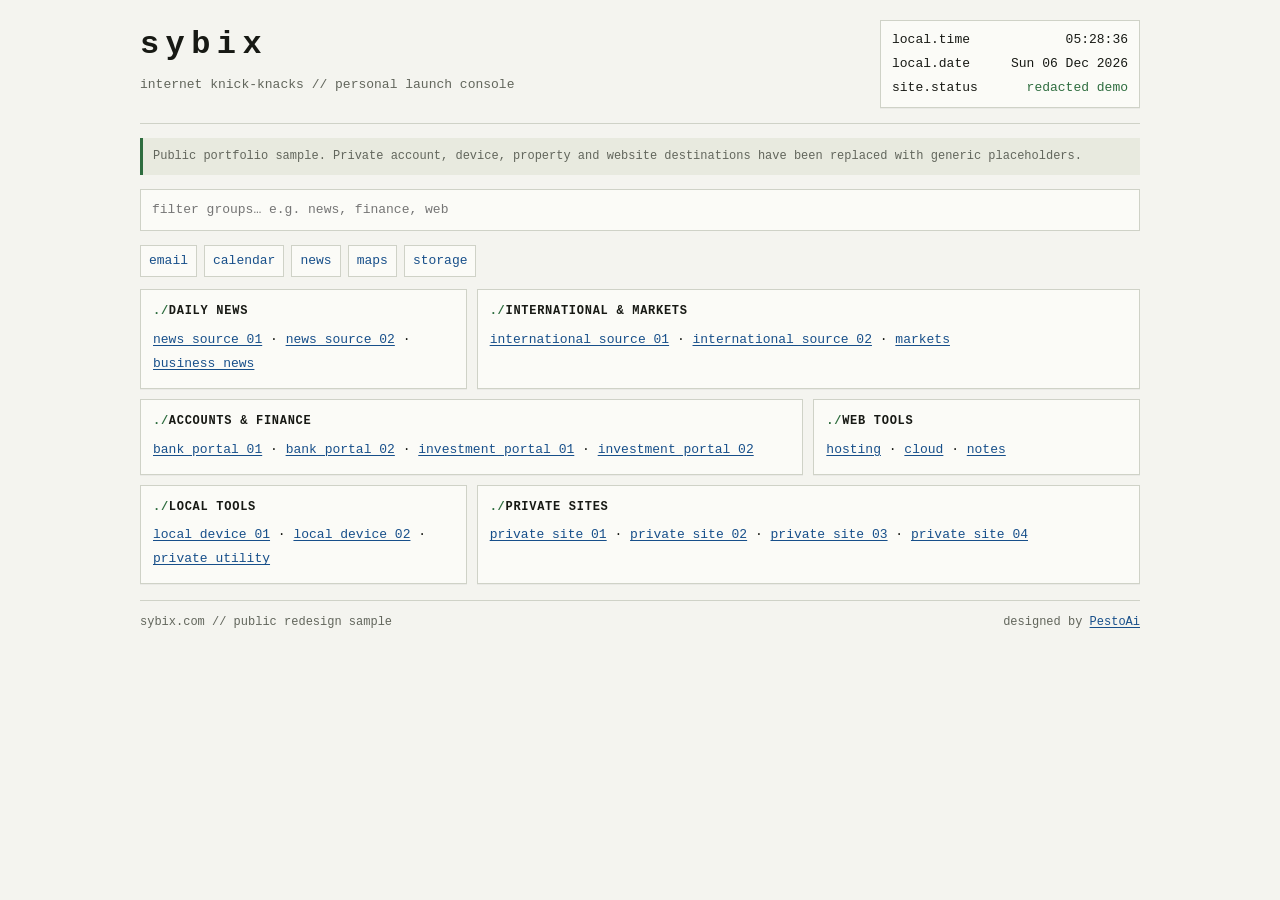
==== commit de68ec16: "sybix sample" ====
--- a/designed-sites/sybix/after/index.html
+++ b/designed-sites/sybix/after/index.html
@@ -1 +1,356 @@
-<!doctype html><html lang="en"><head><meta charset="utf-8"><meta name="viewport" content="width=device-width,initial-scale=1"><meta name="color-scheme" content="light dark"><title>Sybix — After</title><style>:root{--bg:#f4f4ef;--panel:#fbfbf7;--text:#171914;--muted:#62665c;--line:#cfd2c7;--link:#174f8a;--accent:#2e6d3f}@media(prefers-color-scheme:dark){:root{--bg:#11130f;--panel:#181b16;--text:#e8eadf;--muted:#aeb4a6;--line:#353b31;--link:#8bc3ff;--accent:#82c995}}*{box-sizing:border-box}body{margin:0;background:var(--bg);color:var(--text);font:13px/1.55 ui-monospace,SFMono-Regular,Menlo,Consolas,monospace}a{color:var(--link)}.shell{width:min(100% - 24px,1000px);margin:auto;padding:20px 0}.top{display:grid;grid-template-columns:1fr auto;gap:18px;padding-bottom:15px;border-bottom:1px solid var(--line)}h1{margin:0;font-size:30px;letter-spacing:.2em}.tag{color:var(--muted)}.tele{min-width:260px;padding:9px 11px;border:1px solid var(--line);background:var(--panel)}.row{display:flex;justify-content:space-between;gap:18px}.status{color:var(--accent)}input{width:100%;margin:15px 0;padding:10px;border:1px solid var(--line);background:var(--panel);color:var(--text);font:inherit}.quick{display:flex;flex-wrap:wrap;gap:7px;margin-bottom:12px}.quick a,.card{border:1px solid var(--line);background:var(--panel)}.quick a{padding:5px 8px;text-decoration:none}.grid{display:grid;grid-template-columns:repeat(3,1fr);gap:10px}.card{padding:12px}.card h2{margin:0 0 7px;font-size:12px;text-transform:uppercase}.card h2:before{content:'./';color:var(--accent)}.card p{margin:0;line-height:1.8}.wide{grid-column:span 2}@media(max-width:700px){.top,.grid{grid-template-columns:1fr}.tele{min-width:0}.wide{grid-column:auto}}</style></head><body><main class="shell"><header class="top"><div><h1>sybix</h1><div class="tag">internet knick-knacks // personal launch console</div></div><div class="tele"><div class="row"><span>dublin.time</span><time id="clock">--:--:--</time></div><div class="row"><span>dublin.date</span><span id="date">---</span></div><div class="row"><span>dublin.weather</span><span class="status">live utility</span></div></div></header><input id="filter" type="search" placeholder="filter links… e.g. news, maps, property"><nav class="quick"><a href="#">gmail</a><a href="#">calendar</a><a href="#">dublin tides</a><a href="#">news</a><a href="#">maps</a><a href="#">drive</a></nav><div class="grid" id="grid"><section class="card"><h2>Daily National</h2><p><a href="#">rte</a> · <a href="#">thejournal</a> · <a href="#">irish times</a> · <a href="#">independent</a></p></section><section class="card wide"><h2>Daily International</h2><p><a href="#">FT</a> · <a href="#">NYT</a> · <a href="#">WSJ</a> · <a href="#">CNN</a> · <a href="#">Reuters</a></p></section><section class="card wide"><h2>Banks &amp; Investments</h2><p><a href="#">AIB</a> · <a href="#">Bank of Ireland</a> · <a href="#">UBS</a> · <a href="#">Goodbody</a> · <a href="#">Schwab</a> · <a href="#">DEGIRO</a></p></section><section class="card"><h2>Web</h2><p><a href="#">cpanel</a> · <a href="#">icloud</a> · <a href="#">notes</a></p></section><section class="card"><h2>Useful</h2><p><a href="#">parcel motel</a> · <a href="#">three</a> · <a href="#">iherb</a></p></section><section class="card wide"><h2>DotComs</h2><p><a href="#">sybix</a> · <a href="#">28belgrave</a> · <a href="#">monalea</a> · <a href="#">villacorsaire</a> · <a href="#">wellingtonquay</a></p></section></div></main><script>const c=document.querySelector('#clock'),d=document.querySelector('#date');function tick(){const n=new Date();c.textContent=new Intl.DateTimeFormat('en-IE',{timeZone:'Europe/Dublin',hour:'2-digit',minute:'2-digit',second:'2-digit',hour12:false}).format(n);d.textContent=new Intl.DateTimeFormat('en-IE',{timeZone:'Europe/Dublin',weekday:'short',day:'2-digit',month:'short'}).format(n)}tick();setInterval(tick,1000);const f=document.querySelector('#filter');f.addEventListener('input',()=>document.querySelectorAll('.card').forEach(x=>x.hidden=!x.textContent.toLowerCase().includes(f.value.toLowerCase())));</script></body></html>
+<!doctype html>
+<html lang="en">
+<head>
+  <meta charset="utf-8">
+  <meta name="viewport" content="width=device-width, initial-scale=1">
+  <meta name="description" content="Public, redacted PestoAi redesign concept for Sybix.">
+  <meta name="color-scheme" content="light dark">
+  <title>Sybix — After</title>
+  <style>
+    :root {
+      --bg: #f4f4ef;
+      --panel: #fbfbf7;
+      --text: #171914;
+      --muted: #62665c;
+      --line: #cfd2c7;
+      --link: #174f8a;
+      --link-hover: #8b2f18;
+      --accent: #2e6d3f;
+      --code-bg: #e8eadf;
+      --shadow: 0 1px 0 rgba(0, 0, 0, .04);
+    }
+
+    @media (prefers-color-scheme: dark) {
+      :root {
+        --bg: #11130f;
+        --panel: #181b16;
+        --text: #e8eadf;
+        --muted: #aeb4a6;
+        --line: #353b31;
+        --link: #8bc3ff;
+        --link-hover: #ffad8d;
+        --accent: #82c995;
+        --code-bg: #22271f;
+        --shadow: none;
+      }
+    }
+
+    * { box-sizing: border-box; }
+
+    body {
+      margin: 0;
+      background: var(--bg);
+      color: var(--text);
+      font: 13px/1.55 ui-monospace, SFMono-Regular, Menlo, Monaco, Consolas, "Liberation Mono", monospace;
+    }
+
+    a {
+      color: var(--link);
+      text-underline-offset: .18em;
+    }
+
+    a:hover { color: var(--link-hover); }
+
+    a:focus-visible,
+    input:focus-visible {
+      outline: 3px solid var(--accent);
+      outline-offset: 3px;
+    }
+
+    .shell {
+      width: min(100% - 24px, 1000px);
+      margin: auto;
+      padding: 20px 0 28px;
+    }
+
+    .top {
+      display: grid;
+      grid-template-columns: minmax(0, 1fr) auto;
+      gap: 18px;
+      padding-bottom: 15px;
+      border-bottom: 1px solid var(--line);
+    }
+
+    h1 {
+      margin: 0;
+      font-size: clamp(24px, 5vw, 32px);
+      letter-spacing: .2em;
+    }
+
+    .tag { margin-top: 5px; color: var(--muted); }
+
+    .telemetry {
+      min-width: 260px;
+      padding: 9px 11px;
+      border: 1px solid var(--line);
+      background: var(--panel);
+      box-shadow: var(--shadow);
+    }
+
+    .row {
+      display: flex;
+      justify-content: space-between;
+      gap: 18px;
+    }
+
+    .row + .row { margin-top: 4px; }
+    .status { color: var(--accent); }
+
+    .notice {
+      margin-top: 14px;
+      padding: 9px 10px;
+      border-left: 3px solid var(--accent);
+      background: var(--code-bg);
+      color: var(--muted);
+      font-size: 12px;
+    }
+
+    .filter {
+      width: 100%;
+      min-height: 42px;
+      margin: 14px 0;
+      padding: 10px 11px;
+      border: 1px solid var(--line);
+      border-radius: 0;
+      background: var(--panel);
+      color: var(--text);
+      font: inherit;
+    }
+
+    .quick {
+      display: flex;
+      flex-wrap: wrap;
+      gap: 7px;
+      margin-bottom: 12px;
+    }
+
+    .quick a {
+      padding: 5px 8px;
+      border: 1px solid var(--line);
+      background: var(--panel);
+      text-decoration: none;
+    }
+
+    .grid {
+      display: grid;
+      grid-template-columns: repeat(3, minmax(0, 1fr));
+      gap: 10px;
+    }
+
+    .card {
+      min-width: 0;
+      padding: 12px;
+      border: 1px solid var(--line);
+      background: var(--panel);
+      box-shadow: var(--shadow);
+    }
+
+    .card.wide { grid-column: span 2; }
+
+    .card h2 {
+      margin: 0 0 7px;
+      font-size: 12px;
+      text-transform: uppercase;
+      letter-spacing: .06em;
+    }
+
+    .card h2::before {
+      content: "./";
+      color: var(--accent);
+    }
+
+    .card p {
+      margin: 0;
+      line-height: 1.85;
+    }
+
+    .empty {
+      padding: 18px;
+      border: 1px dashed var(--line);
+      color: var(--muted);
+      text-align: center;
+    }
+
+    footer {
+      display: flex;
+      flex-wrap: wrap;
+      justify-content: space-between;
+      gap: 10px;
+      margin-top: 16px;
+      padding-top: 12px;
+      border-top: 1px solid var(--line);
+      color: var(--muted);
+      font-size: 12px;
+    }
+
+    [hidden] { display: none !important; }
+
+    @media (max-width: 700px) {
+      .top,
+      .grid {
+        grid-template-columns: 1fr;
+      }
+
+      .telemetry { min-width: 0; }
+      .card.wide { grid-column: auto; }
+    }
+  </style>
+</head>
+<body>
+  <main class="shell">
+    <header class="top">
+      <div>
+        <h1>sybix</h1>
+        <div class="tag">internet knick-knacks // personal launch console</div>
+      </div>
+
+      <div class="telemetry" aria-label="Local time and site status">
+        <div class="row">
+          <span>local.time</span>
+          <time id="clock">--:--:--</time>
+        </div>
+        <div class="row">
+          <span>local.date</span>
+          <span id="date">---</span>
+        </div>
+        <div class="row">
+          <span>site.status</span>
+          <span class="status">redacted demo</span>
+        </div>
+      </div>
+    </header>
+
+    <div class="notice">
+      Public portfolio sample. Private account, device, property and website destinations have been replaced with generic placeholders.
+    </div>
+
+    <label>
+      <span style="position:absolute;width:1px;height:1px;padding:0;margin:-1px;overflow:hidden;clip:rect(0,0,0,0);white-space:nowrap;border:0;">
+        Filter link groups
+      </span>
+      <input class="filter" id="filter" type="search" autocomplete="off" placeholder="filter groups… e.g. news, finance, web">
+    </label>
+
+    <nav class="quick" aria-label="Quick links">
+      <a href="https://pestoai.net/#designed" target="_blank" rel="noopener">email</a>
+      <a href="https://pestoai.net/#designed" target="_blank" rel="noopener">calendar</a>
+      <a href="https://pestoai.net/#designed" target="_blank" rel="noopener">news</a>
+      <a href="https://pestoai.net/#designed" target="_blank" rel="noopener">maps</a>
+      <a href="https://pestoai.net/#designed" target="_blank" rel="noopener">storage</a>
+    </nav>
+
+    <div class="grid" id="grid">
+      <section class="card" data-search="daily news national">
+        <h2>Daily news</h2>
+        <p>
+          <a href="https://pestoai.net/#designed" target="_blank" rel="noopener">news source 01</a> ·
+          <a href="https://pestoai.net/#designed" target="_blank" rel="noopener">news source 02</a> ·
+          <a href="https://pestoai.net/#designed" target="_blank" rel="noopener">business news</a>
+        </p>
+      </section>
+
+      <section class="card wide" data-search="international markets reading">
+        <h2>International &amp; markets</h2>
+        <p>
+          <a href="https://pestoai.net/#designed" target="_blank" rel="noopener">international source 01</a> ·
+          <a href="https://pestoai.net/#designed" target="_blank" rel="noopener">international source 02</a> ·
+          <a href="https://pestoai.net/#designed" target="_blank" rel="noopener">markets</a>
+        </p>
+      </section>
+
+      <section class="card wide" data-search="accounts finance banking investments">
+        <h2>Accounts &amp; finance</h2>
+        <p>
+          <a href="https://pestoai.net/#designed" target="_blank" rel="noopener">bank portal 01</a> ·
+          <a href="https://pestoai.net/#designed" target="_blank" rel="noopener">bank portal 02</a> ·
+          <a href="https://pestoai.net/#designed" target="_blank" rel="noopener">investment portal 01</a> ·
+          <a href="https://pestoai.net/#designed" target="_blank" rel="noopener">investment portal 02</a>
+        </p>
+      </section>
+
+      <section class="card" data-search="web hosting cloud notes">
+        <h2>Web tools</h2>
+        <p>
+          <a href="https://pestoai.net/#designed" target="_blank" rel="noopener">hosting</a> ·
+          <a href="https://pestoai.net/#designed" target="_blank" rel="noopener">cloud</a> ·
+          <a href="https://pestoai.net/#designed" target="_blank" rel="noopener">notes</a>
+        </p>
+      </section>
+
+      <section class="card" data-search="private local devices utility">
+        <h2>Local tools</h2>
+        <p>
+          <a href="https://pestoai.net/#designed" target="_blank" rel="noopener">local device 01</a> ·
+          <a href="https://pestoai.net/#designed" target="_blank" rel="noopener">local device 02</a> ·
+          <a href="https://pestoai.net/#designed" target="_blank" rel="noopener">private utility</a>
+        </p>
+      </section>
+
+      <section class="card wide" data-search="private websites projects sites">
+        <h2>Private sites</h2>
+        <p>
+          <a href="https://pestoai.net/#designed" target="_blank" rel="noopener">private site 01</a> ·
+          <a href="https://pestoai.net/#designed" target="_blank" rel="noopener">private site 02</a> ·
+          <a href="https://pestoai.net/#designed" target="_blank" rel="noopener">private site 03</a> ·
+          <a href="https://pestoai.net/#designed" target="_blank" rel="noopener">private site 04</a>
+        </p>
+      </section>
+    </div>
+
+    <p id="empty" class="empty" hidden>No matching groups. Clear the search to view everything.</p>
+
+    <footer>
+      <span>sybix.com // public redesign sample</span>
+      <span>designed by <a href="https://pestoai.net/#designed" target="_blank" rel="noopener">PestoAi</a></span>
+    </footer>
+  </main>
+
+  <script>
+    (() => {
+      const clock = document.getElementById("clock");
+      const date = document.getElementById("date");
+      const filter = document.getElementById("filter");
+      const cards = [...document.querySelectorAll(".card")];
+      const empty = document.getElementById("empty");
+
+      const timeFormatter = new Intl.DateTimeFormat("en-IE", {
+        hour: "2-digit",
+        minute: "2-digit",
+        second: "2-digit",
+        hour12: false
+      });
+
+      const dateFormatter = new Intl.DateTimeFormat("en-IE", {
+        weekday: "short",
+        day: "2-digit",
+        month: "short",
+        year: "numeric"
+      });
+
+      function updateClock() {
+        const now = new Date();
+        clock.textContent = timeFormatter.format(now);
+        date.textContent = dateFormatter.format(now);
+      }
+
+      function applyFilter() {
+        const query = filter.value.trim().toLowerCase();
+        let visible = 0;
+
+        cards.forEach((card) => {
+          const searchable = `${card.dataset.search || ""} ${card.textContent}`.toLowerCase();
+          const matches = !query || searchable.includes(query);
+          card.hidden = !matches;
+          if (matches) visible += 1;
+        });
+
+        empty.hidden = visible !== 0;
+      }
+
+      updateClock();
+      setInterval(updateClock, 1000);
+      filter.addEventListener("input", applyFilter);
+    })();
+  </script>
+</body>
+</html>
